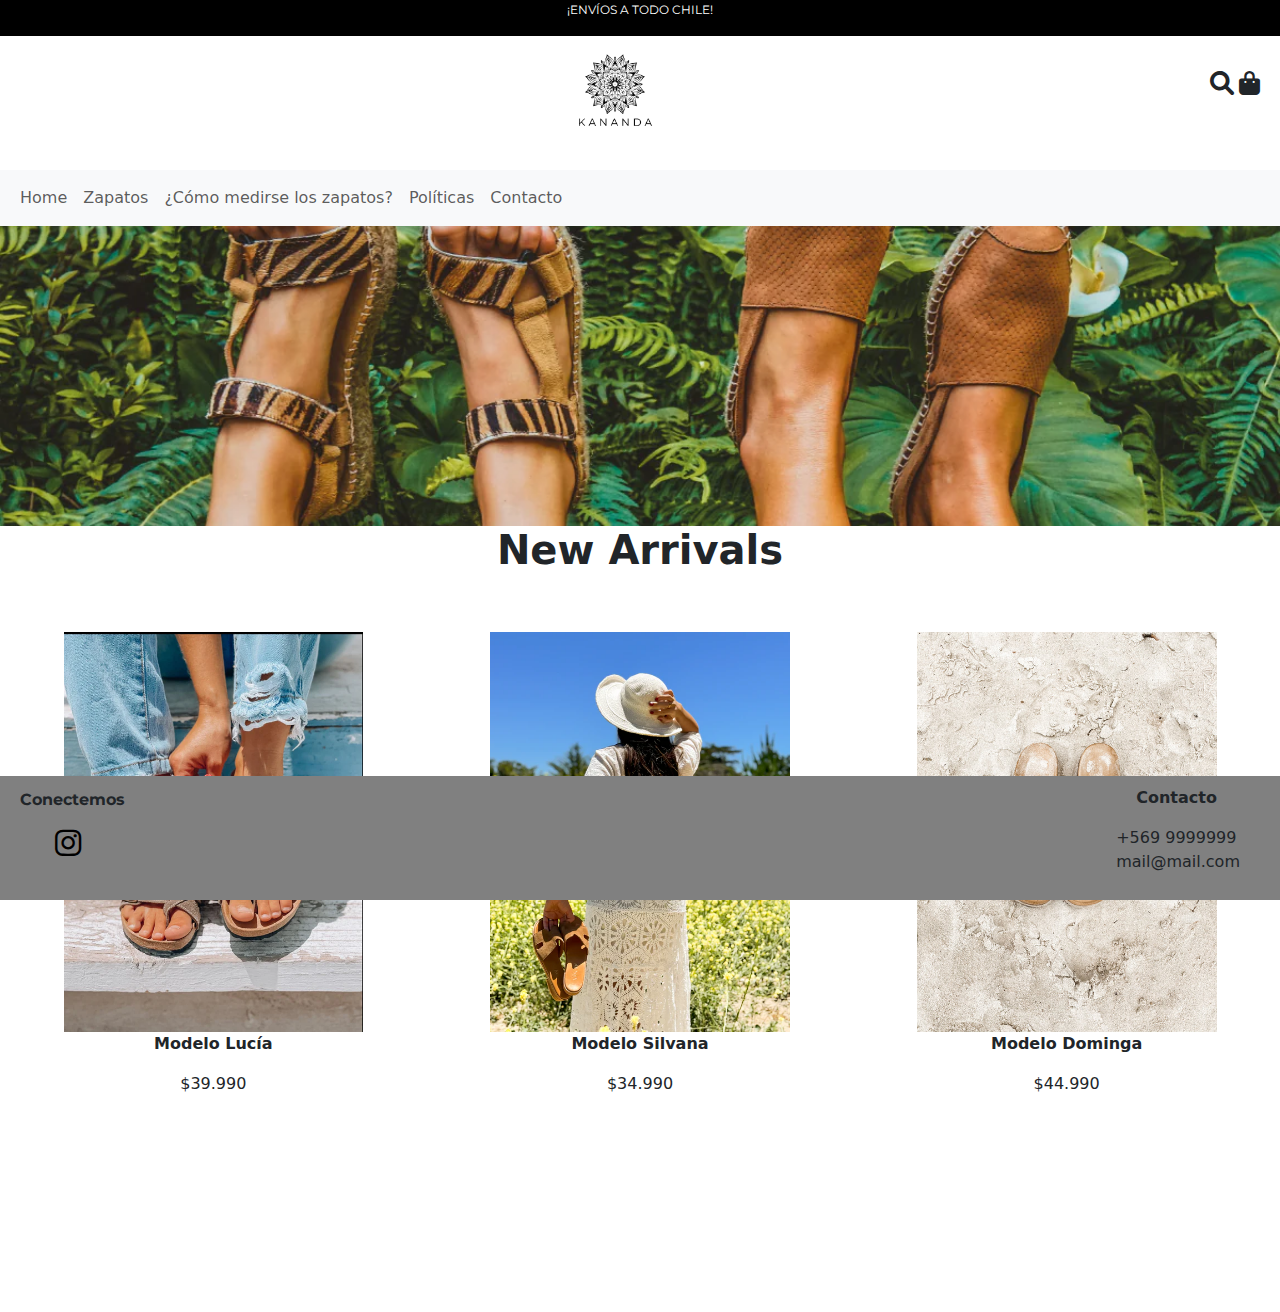
==== index.html @ 3fcf123a "feat: inicio de reporsitorio" ====
<!DOCTYPE html>
<html lang="en">

<head>

    <meta charset="UTF-8">
    <meta name="viewport" content="width=device-width, initial-scale=1.0">
    <title>Kananda</title>
    <link rel="stylesheet" href="./CSS/style.css"> <!-- Link para agregar CSS -->
    <link href="https://fonts.googleapis.com/css2?family=Montserrat:wght@400;700&display=swap" rel="stylesheet">
    <!-- Link para considerar Montserrat -->
    <link rel="stylesheet" href="https://cdnjs.cloudflare.com/ajax/libs/font-awesome/6.0.0-beta3/css/all.min.css">
    <!-- Link para obtener ícono de Instagram -->
    <link href="https://cdn.jsdelivr.net/npm/bootstrap@5.3.0-alpha3/dist/css/bootstrap.min.css" rel="stylesheet">
    <script src="https://cdn.jsdelivr.net/npm/bootstrap@5.3.0-alpha3/dist/js/bootstrap.bundle.min.js"></script>

</head>

<body>

    <!-- Top Bar -->
    <div class="top-bar">
        <p>¡ENVÍOS A TODO CHILE!</p>
    </div>

    <header class="header">

        <!-- Logo Kananda -->
        <div class="logo-kananda">
            <img src="./assets/logo-kananda.png" alt="Logo de Kananda" width="150" height="auto">
        </div>

        <!-- Íconos de buscar y bolsa -->
        <div class="buscar-bolsa">
            <i class="fas fa-search"></i>
            <i class="fas fa-shopping-bag"></i>
        </div>

    </header>

    <section>

        <nav class="navbar navbar-expand-lg navbar-light bg-light">
            <div class="container-fluid">
                <button class="navbar-toggler" type="button" data-bs-toggle="collapse" data-bs-target="#navbarNav"
                    aria-controls="navbarNav" aria-expanded="false" aria-label="Toggle navigation">
                    <span class="navbar-toggler-icon"></span>
                </button>
                <div class="collapse navbar-collapse" id="navbarNav">
                    <ul class="navbar-nav">
                        <li class="nav-item">
                            <a class="nav-link" href="./index.html">Home</a>
                        </li>
                        <li class="nav-item">
                            <a class="nav-link" href="./pages/zapatos.html">Zapatos</a>
                        </li>
                        <li class="nav-item">
                            <a class="nav-link" href="./pages/como-saber-mi-talla.html">¿Cómo medirse los zapatos?</a>
                        </li>
                        <li class="nav-item">
                            <a class="nav-link" href="./pages/politicas.html">Políticas</a>
                        </li>
                        <li class="nav-item">
                            <a class="nav-link" href="./pages/contacto.html">Contacto</a>
                        </li>
                    </ul>
                </div>
            </div>
        </nav>

        <div class="imagen-principal">
            <!-- Imagen principal sandalias -->
            <img src="./assets/sandalias.png" alt="Imagen sandalias" width="1000" height="auto">
        </div>
    
        <h1 class="new-arrivals"> <strong>New Arrivals</strong></h1>
    
        <div class=" zapatos">


            <div class="modelo-uno">
                <img src="../assets/Modelo zapato 1.png" alt="Modelo Lucía">
                <p> <strong> Modelo Lucía</strong></p>
                <p>$39.990</p>
            </div>

            <div class="modelo-dos">
                <img src="../assets/Modelo zapato 2.png" alt="Modelo Silvana">
                <p> <strong> Modelo Silvana </strong></p>
                <p>$34.990</p>
            </div>

            <div class="modelo-tres">
                <img src="../assets/Modelo zapato 3.png" alt="Modelo Dominga">
                <p> <strong>Modelo Dominga</strong></p>
                <p>$44.990</p>
            </div>
        </div>

    </section>

    <footer class="footer">

        <div class="conectemos-instagram">
            <p> <strong> Conectemos </strong> </p>
            <a href="https://www.instagram.com/kanandatienda" target="_blank">
                <i class="fab fa-instagram"></i>
            </a>
        </div>

        <div>
            <p class="titulo-contacto"> <strong> Contacto </strong> </p>
            <p class="info-contacto"> +569 9999999 <br> mail@mail.com </p>
        </div>

    </footer>

</body>

</html>
---- CSS/style.css ----
body {
    font-family: 'Montserrat', sans-serif;
    /* Tipo de fuente: Montserrat */
}

.top-bar {
    background-color: black;
    /* Color de fondo negro para Top Bar */
    padding: 1px;
    /* Espacio interno */
    width: 100%;
    /* Ocupa todo el ancho */
    position: fixed;
    /* La hace fija arriba */
    top: 0;
    /* La fija al tope de la página */
    text-align: center;
    /* Centra el texto horizontalmente */
    color: white;
    /* Color del texto */
    font-size: 12px;
    /* Tamaño de fuente */
    font-family: 'Montserrat', sans-serif;
    /* Tipo de fuente: Montserrat */
}

.header {
    display: flex;
    justify-content: space-between;
    /* Logo a la izquierda y los íconos a la derecha */
    align-items: center;
    /* Alinea verticalmente los elementos */
    padding: 0 20px;
    /* Añade un poco de margen lateral */
}

.logo-kananda {
    flex-grow: 1;
    text-align: center;
    /* Logo centrado */
    padding-top: 20px;
}

/* Íconos alineados a la derecha */
.buscar-bolsa i {
    font-size: 24px;
}

.menu-horizontal ul {
    list-style-type: none;
    /* Elimina los puntos de la lista */
    padding: 0;
    margin: 0;
    display: flex;
    /* Se alinean los elementos en horizontal */
    justify-content: space-around;
    /* Espaciado uniforme entre los elementos */
}

.menu-horizontal li a {
    text-decoration: none;
    color: black;
    font-size: 14px;
}

.imagen-principal img {
    width: 100%;
    max-height: 300px;
    object-fit: cover;
}

.new-arrivals {
    text-align: center;
}


.zapatos-inicio {
    display: grid;
    grid-template-columns: repeat(3, 1fr); /* Tres columnas iguales */
}




/* Zapatos */
.zapatos {
    display: grid;
    grid-template-columns: repeat(3, 1fr); /* Tres columnas iguales */
    padding-bottom: 200px
}

.zapatos img{
    display:block;
    margin:0 auto;
    margin-top: 50px;
    max-width: 100%; /* Se ajusta al ancho del contenedor */
    height: auto; /* Mantiene las proporciones de la imagen */
    object-fit: cover; /* Opcional: ajusta cómo se escala la imagen */
    max-height: 400px; /* Limita la altura máxima */
}

.modelo-uno p {
    text-align: center;
}

.modelo-dos p {
    text-align: center;
}

.modelo-tres p {
    text-align: center;
}

/* ¿Cómo saber mi talla? */
.titulo-comosabertutalla {
    text-align: center;
}

.instrucciones-talla {
    text-align: center;
}

.imagen-instrucciones-talla img {
    max-width: 70%;
    /* Ancho de la imagen */
    height: auto;
    /* Mantiene la proporción de la imagen */
    text-align: center;
    padding-bottom: 200px;
}

.imagen-instrucciones-talla {
    text-align: center;
}

/* Políticas */
.politicas {
    text-align: center;
}

.detalle-politicas {
    text-align: center;
}

/* Contacto */
.formulario-contacto h1 {
    text-align: center;
}

.formulario {
    text-align: center;
}

/* Footer */
.footer {
    background-color: grey;
    padding: 1px;
    /* Espacio interno opcional */
    width: 100%;
    /* Ocupa todo el ancho */
    bottom: 0;
    display: flex;
    justify-content: space-between;
    align-items: center;
    padding: 10px;
    position: fixed;
}

.conectemos-instagram p {
    font-family: 'Montserrat', sans-serif;
    margin-left: 10px;
}

.conectemos-instagram i {
    font-size: 30px;
    /* Tamaño del ícono */
    color: black;
    /* Cambia el color del ícono a negro */
    margin-left: 45px;
    margin-bottom: 30px;
}

.titulo-contacto {
    padding-left: 20px;
}

.info-contacto {
    padding-right: 30px;
}
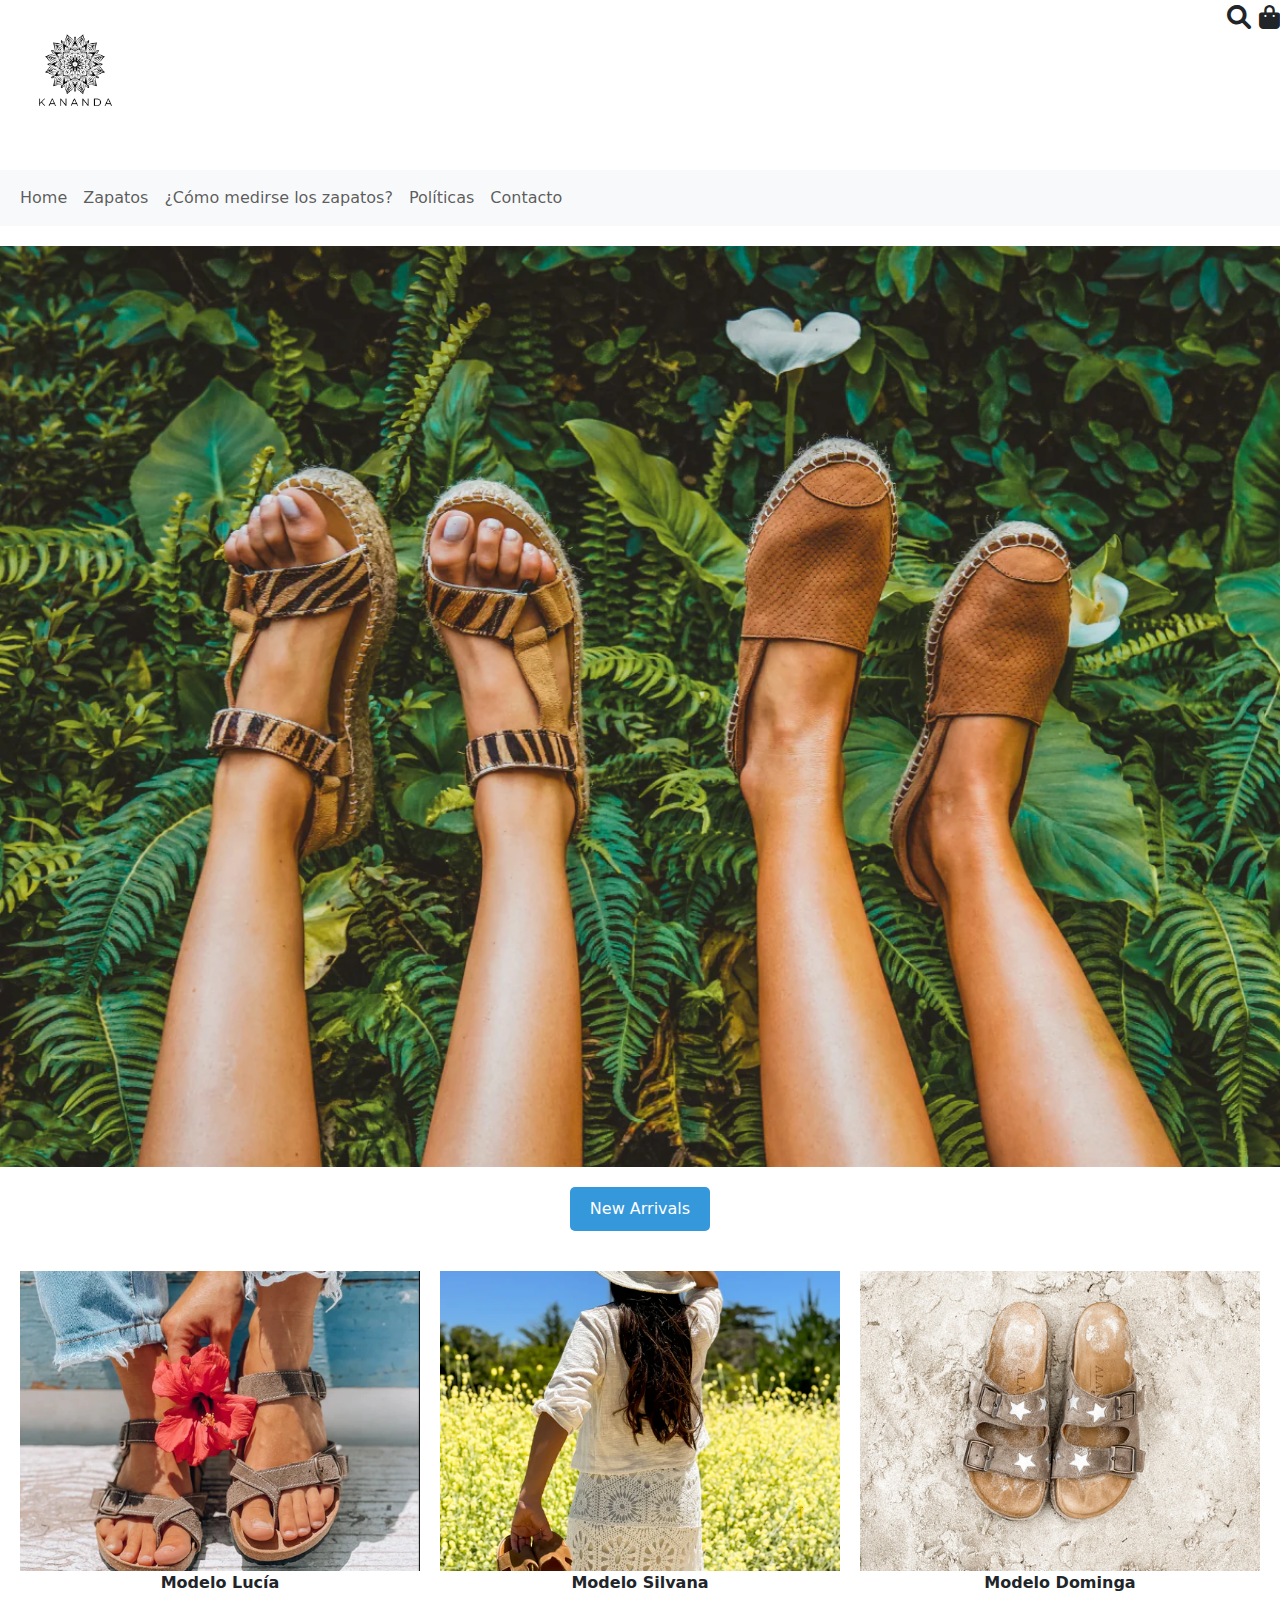
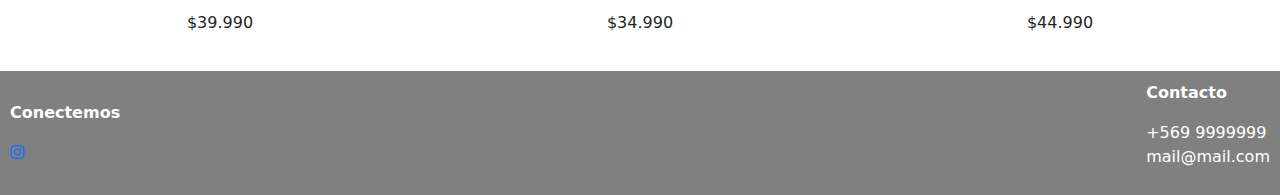
==== commit 2fb7638e: "Corecciones entrega 2 y agregar SCSS/ animaciones" ====
--- a/index.html
+++ b/index.html
@@ -6,7 +6,7 @@
     <meta charset="UTF-8">
     <meta name="viewport" content="width=device-width, initial-scale=1.0">
     <title>Kananda</title>
-    <link rel="stylesheet" href="./CSS/style.css"> <!-- Link para agregar CSS -->
+    <link rel="stylesheet" href="./style2.css"> <!-- Link para agregar CSS -->
     <link href="https://fonts.googleapis.com/css2?family=Montserrat:wght@400;700&display=swap" rel="stylesheet">
     <!-- Link para considerar Montserrat -->
     <link rel="stylesheet" href="https://cdnjs.cloudflare.com/ajax/libs/font-awesome/6.0.0-beta3/css/all.min.css">
@@ -18,12 +18,11 @@
 
 <body>
 
-    <!-- Top Bar -->
-    <div class="top-bar">
-        <p>¡ENVÍOS A TODO CHILE!</p>
-    </div>
+
 
     <header class="header">
+
+
 
         <!-- Logo Kananda -->
         <div class="logo-kananda">
@@ -72,26 +71,30 @@
             <!-- Imagen principal sandalias -->
             <img src="./assets/sandalias.png" alt="Imagen sandalias" width="1000" height="auto">
         </div>
-    
-        <h1 class="new-arrivals"> <strong>New Arrivals</strong></h1>
-    
+
+        <div class="button-container">
+            <a href="./pages/zapatos.html">
+                <button class="button-animated">New Arrivals</button>
+              </a>
+          </div>
+
         <div class=" zapatos">
 
 
             <div class="modelo-uno">
-                <img src="../assets/Modelo zapato 1.png" alt="Modelo Lucía">
+                <img src="./assets/Modelo-zapato-1.png" alt="Modelo Lucía">
                 <p> <strong> Modelo Lucía</strong></p>
                 <p>$39.990</p>
             </div>
 
             <div class="modelo-dos">
-                <img src="../assets/Modelo zapato 2.png" alt="Modelo Silvana">
+                <img src="./assets/Modelo-zapato-2.png" alt="Modelo Silvana">
                 <p> <strong> Modelo Silvana </strong></p>
                 <p>$34.990</p>
             </div>
 
             <div class="modelo-tres">
-                <img src="../assets/Modelo zapato 3.png" alt="Modelo Dominga">
+                <img src="./assets/Modelo-zapato-3.png" alt="Modelo Dominga">
                 <p> <strong>Modelo Dominga</strong></p>
                 <p>$44.990</p>
             </div>
--- a/style2.css
+++ b/style2.css
@@ -0,0 +1,89 @@
+@charset "UTF-8";
+* {
+  margin: 0;
+  padding: 0;
+  box-sizing: border-box;
+}
+
+.text-center, .imagen-instrucciones-talla img, .modelo-uno,
+.modelo-dos,
+.modelo-tres, .button-container, .header .logo-kananda {
+  text-align: center;
+}
+
+body {
+  font-family: "Montserrat", sans-serif;
+  background-color: #ffffff;
+  color: black;
+}
+
+.header {
+  display: flex;
+  justify-content: space-between;
+}
+.header .buscar-bolsa {
+  font-size: 24px;
+}
+
+.navbar {
+  margin: 20px 0;
+}
+
+.imagen-principal img {
+  width: 100%;
+  height: auto;
+}
+
+.button-container {
+  margin: 20px 0;
+}
+
+.button-animated {
+  background-color: #3498db;
+  color: white;
+  border: none;
+  padding: 10px 20px;
+  font-size: 16px;
+  border-radius: 5px;
+  cursor: pointer;
+  transition: transform 0.3s ease, background-color 0.3s ease;
+}
+.button-animated:hover {
+  background-color: #2980b9;
+  transform: scale(1.1);
+}
+.button-animated:active {
+  transform: scale(0.9);
+}
+
+.zapatos {
+  display: grid;
+  grid-template-columns: repeat(3, 1fr);
+  gap: 20px;
+  padding: 20px;
+}
+
+.zapatos img {
+  width: 100%;
+  max-height: 300px;
+  object-fit: cover;
+}
+
+.imagen-instrucciones-talla img {
+  max-width: 70%;
+  /* Ancho de la imagen */
+  height: auto;
+  /* Mantiene la proporción de la imagen */
+  padding-bottom: 200px;
+}
+
+.footer {
+  background-color: grey;
+  color: white;
+  display: flex;
+  justify-content: space-between;
+  align-items: center;
+  padding: 10px;
+}
+
+/*# sourceMappingURL=style2.css.map */
